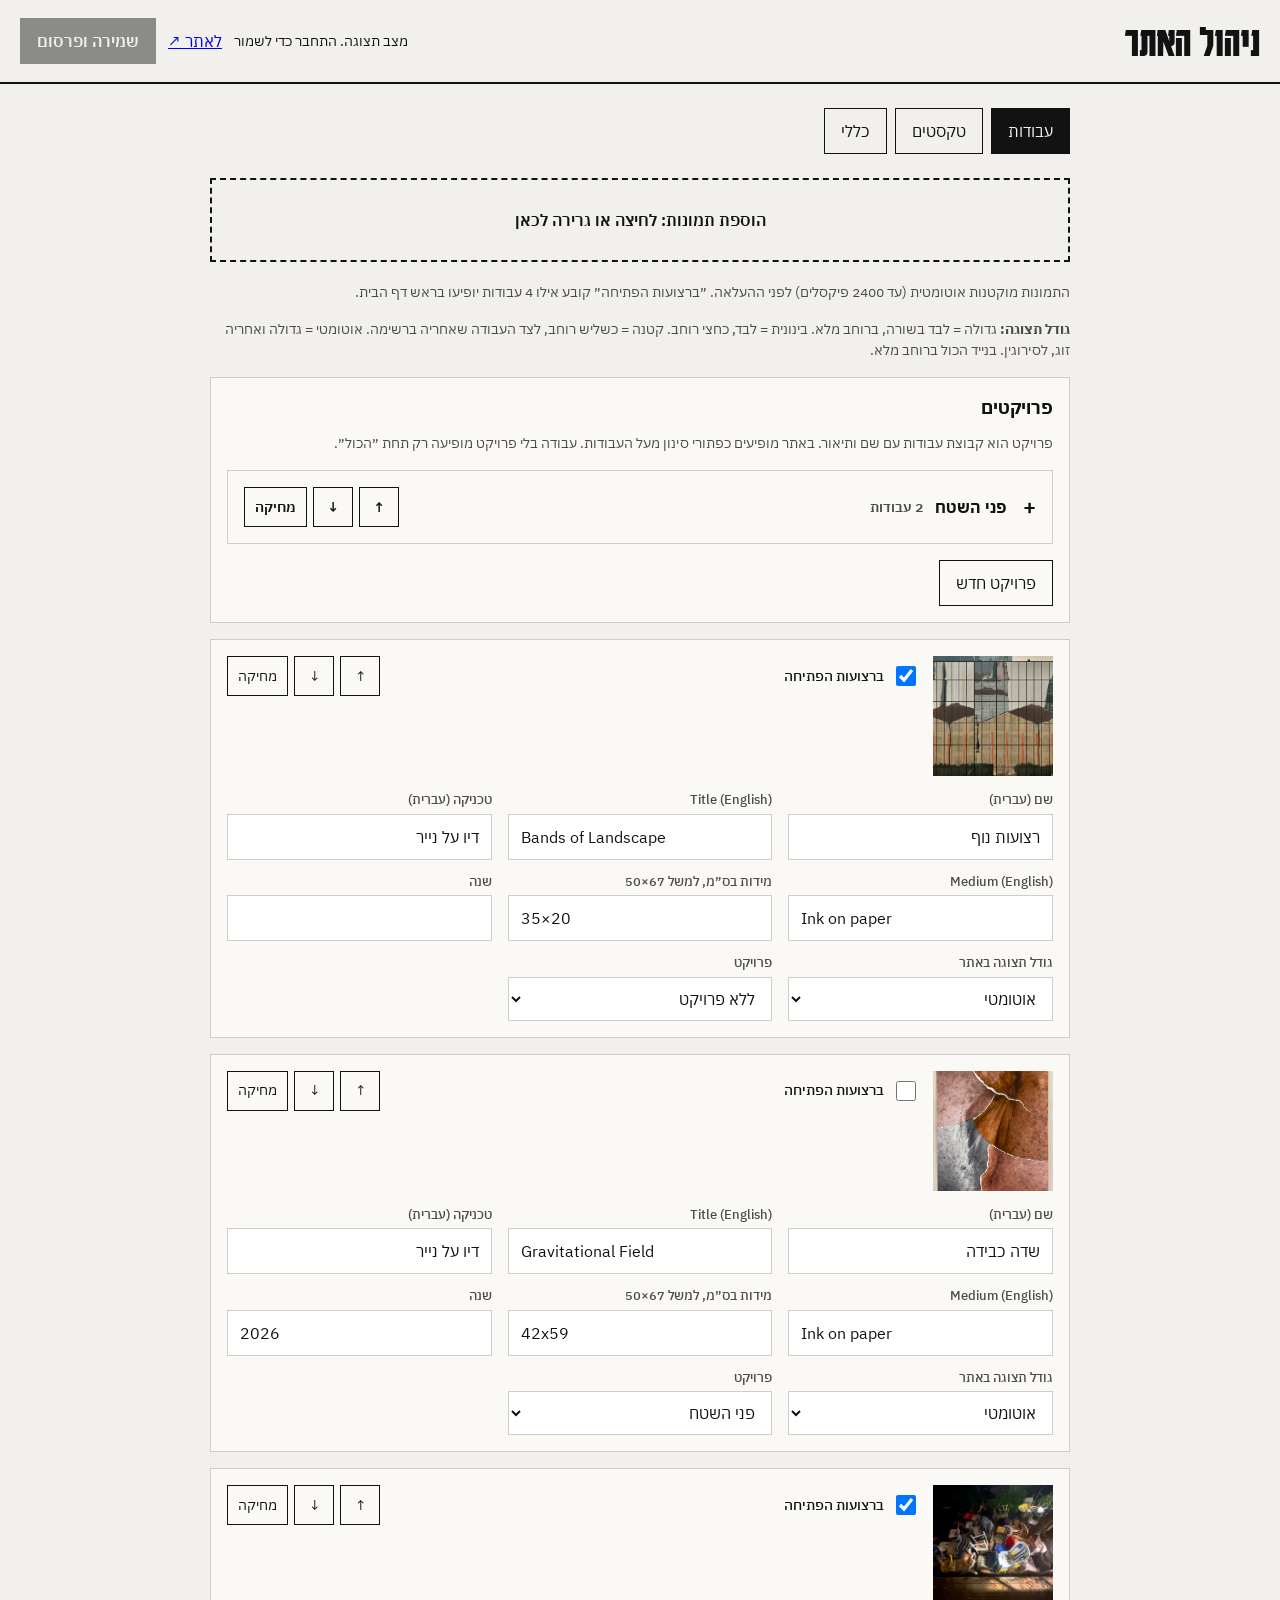
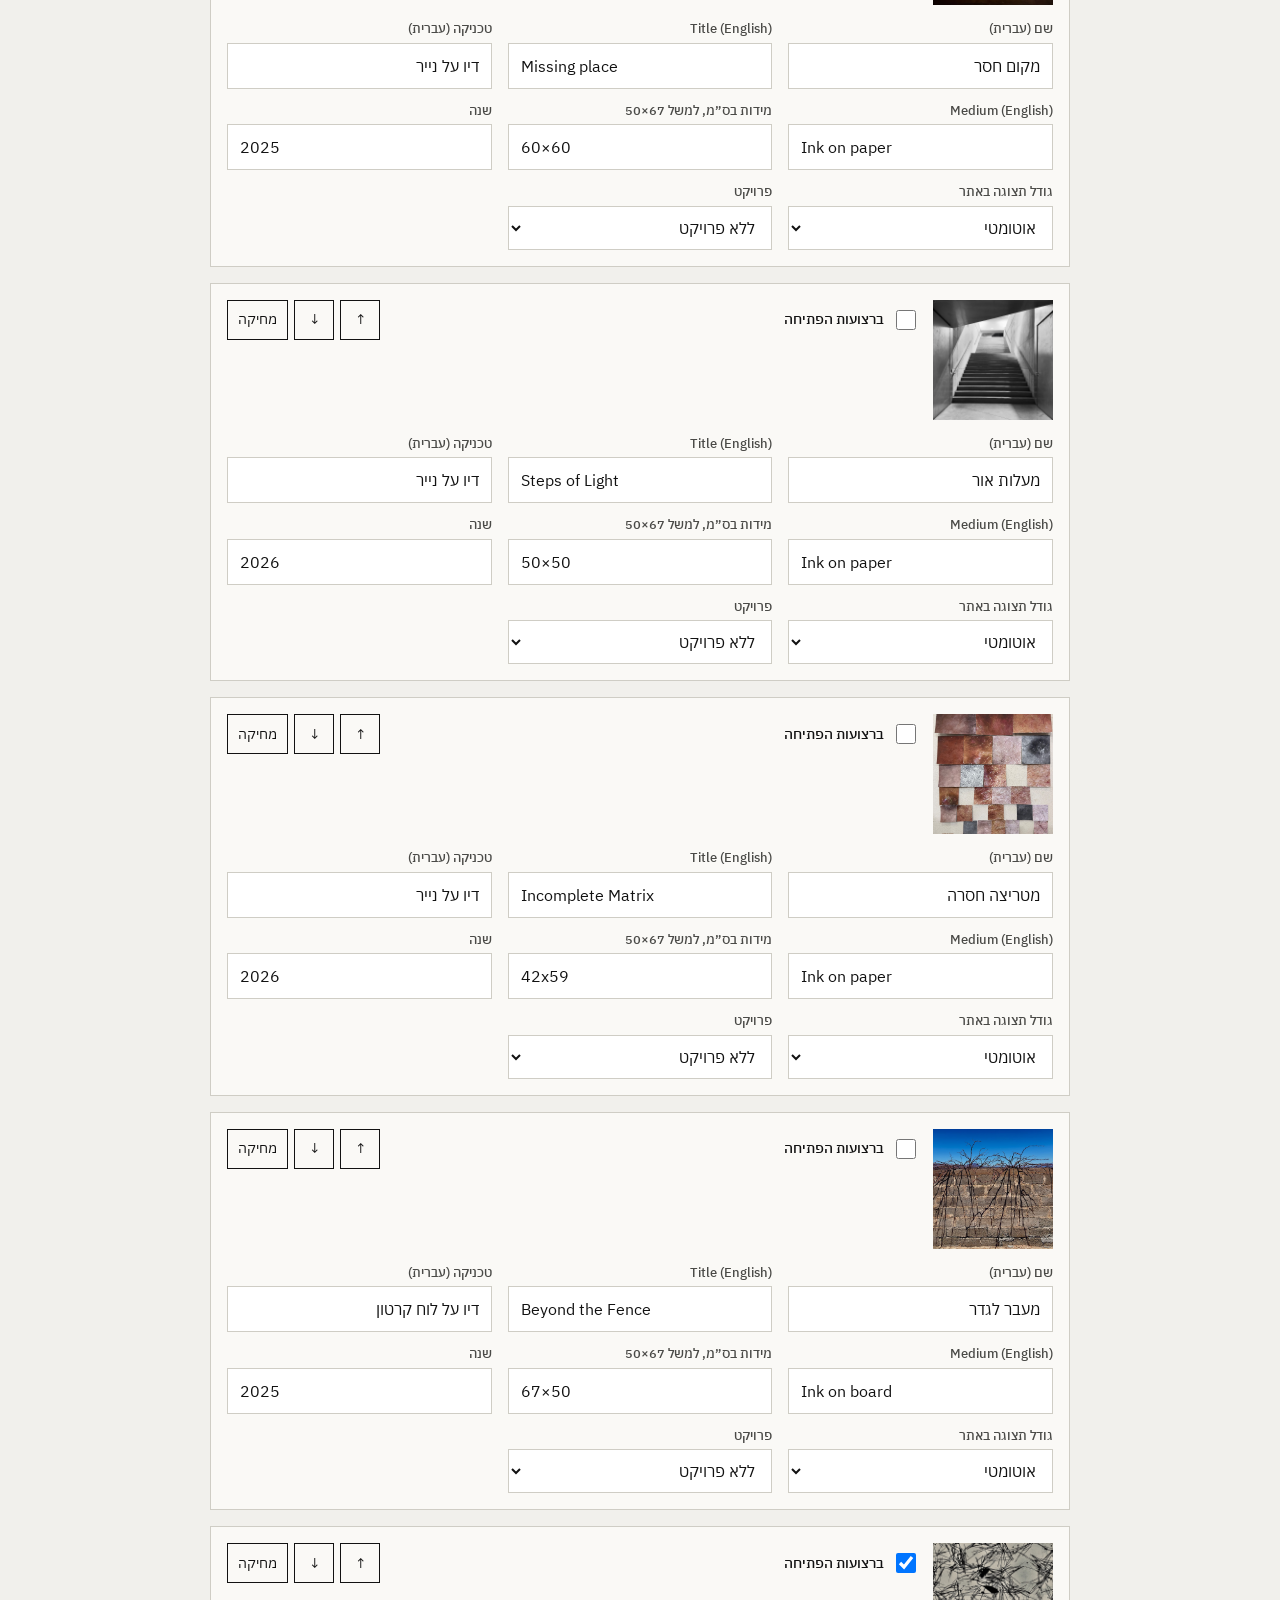
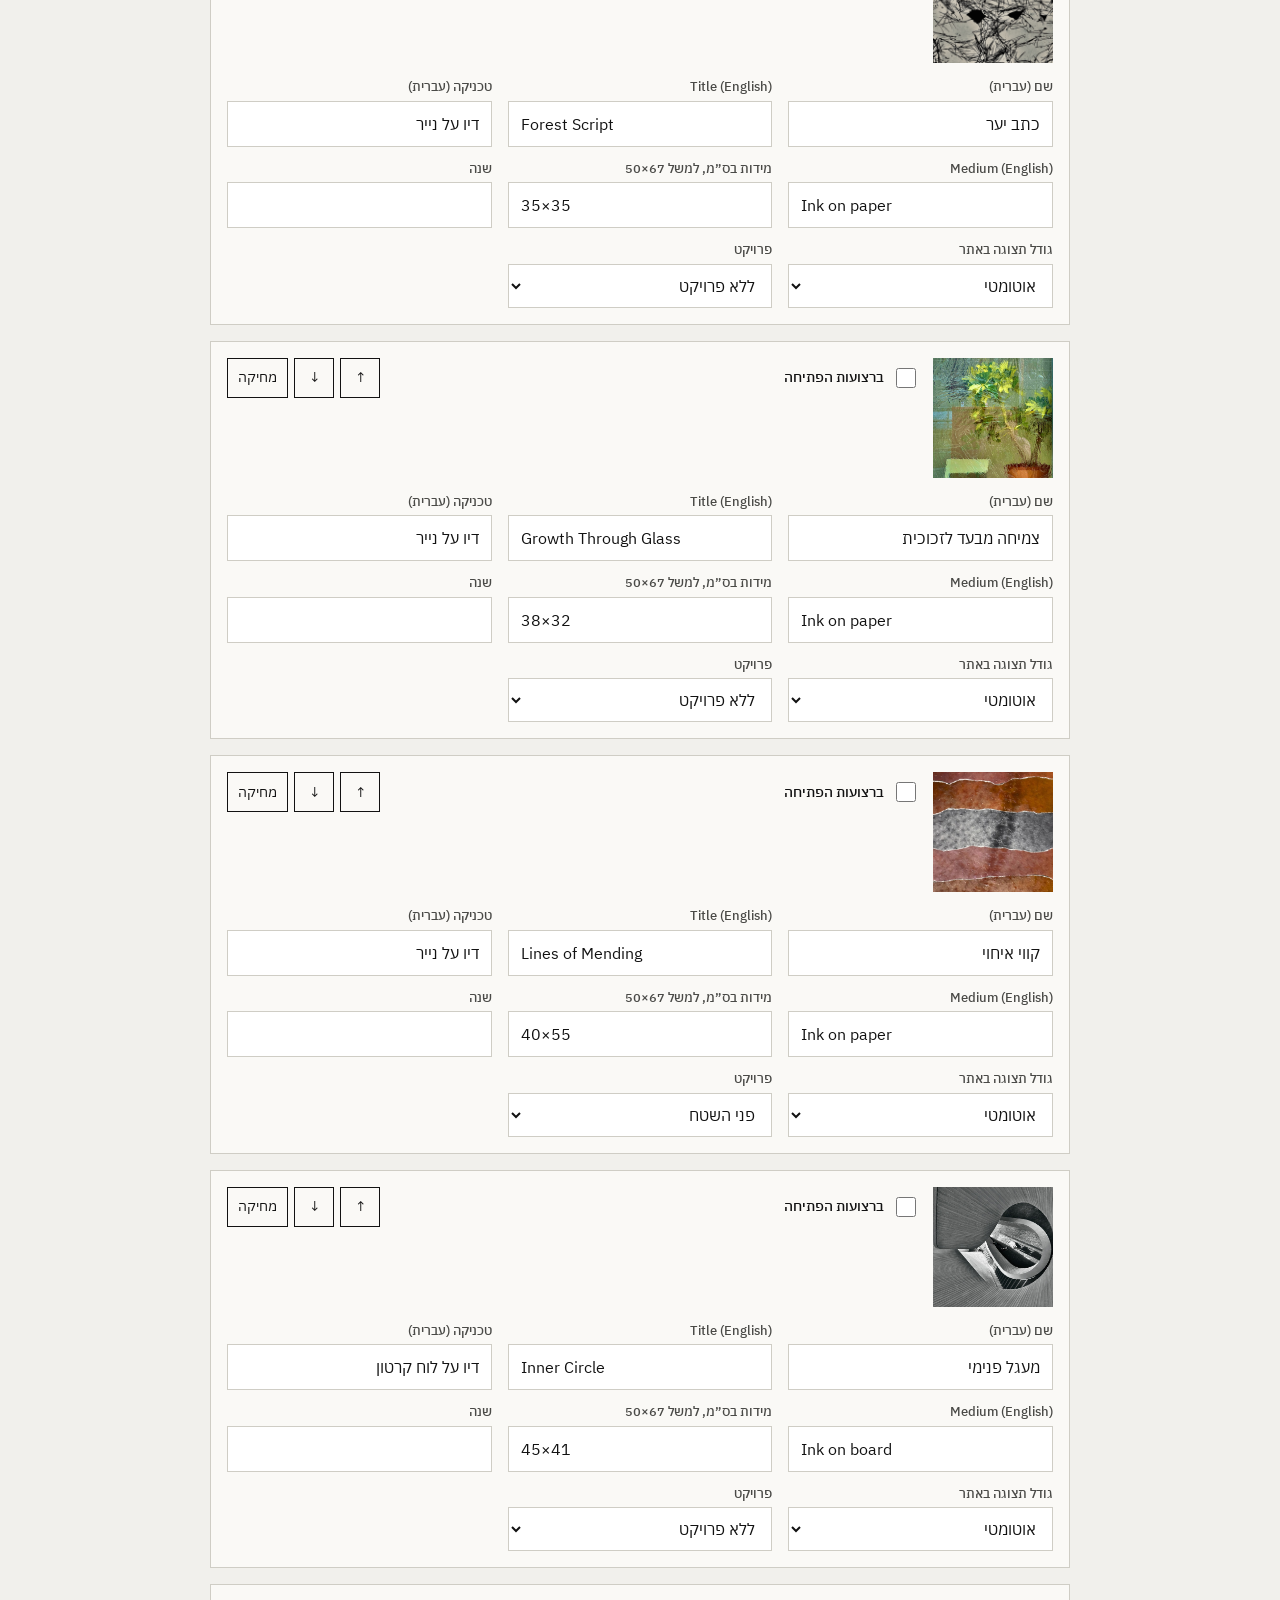
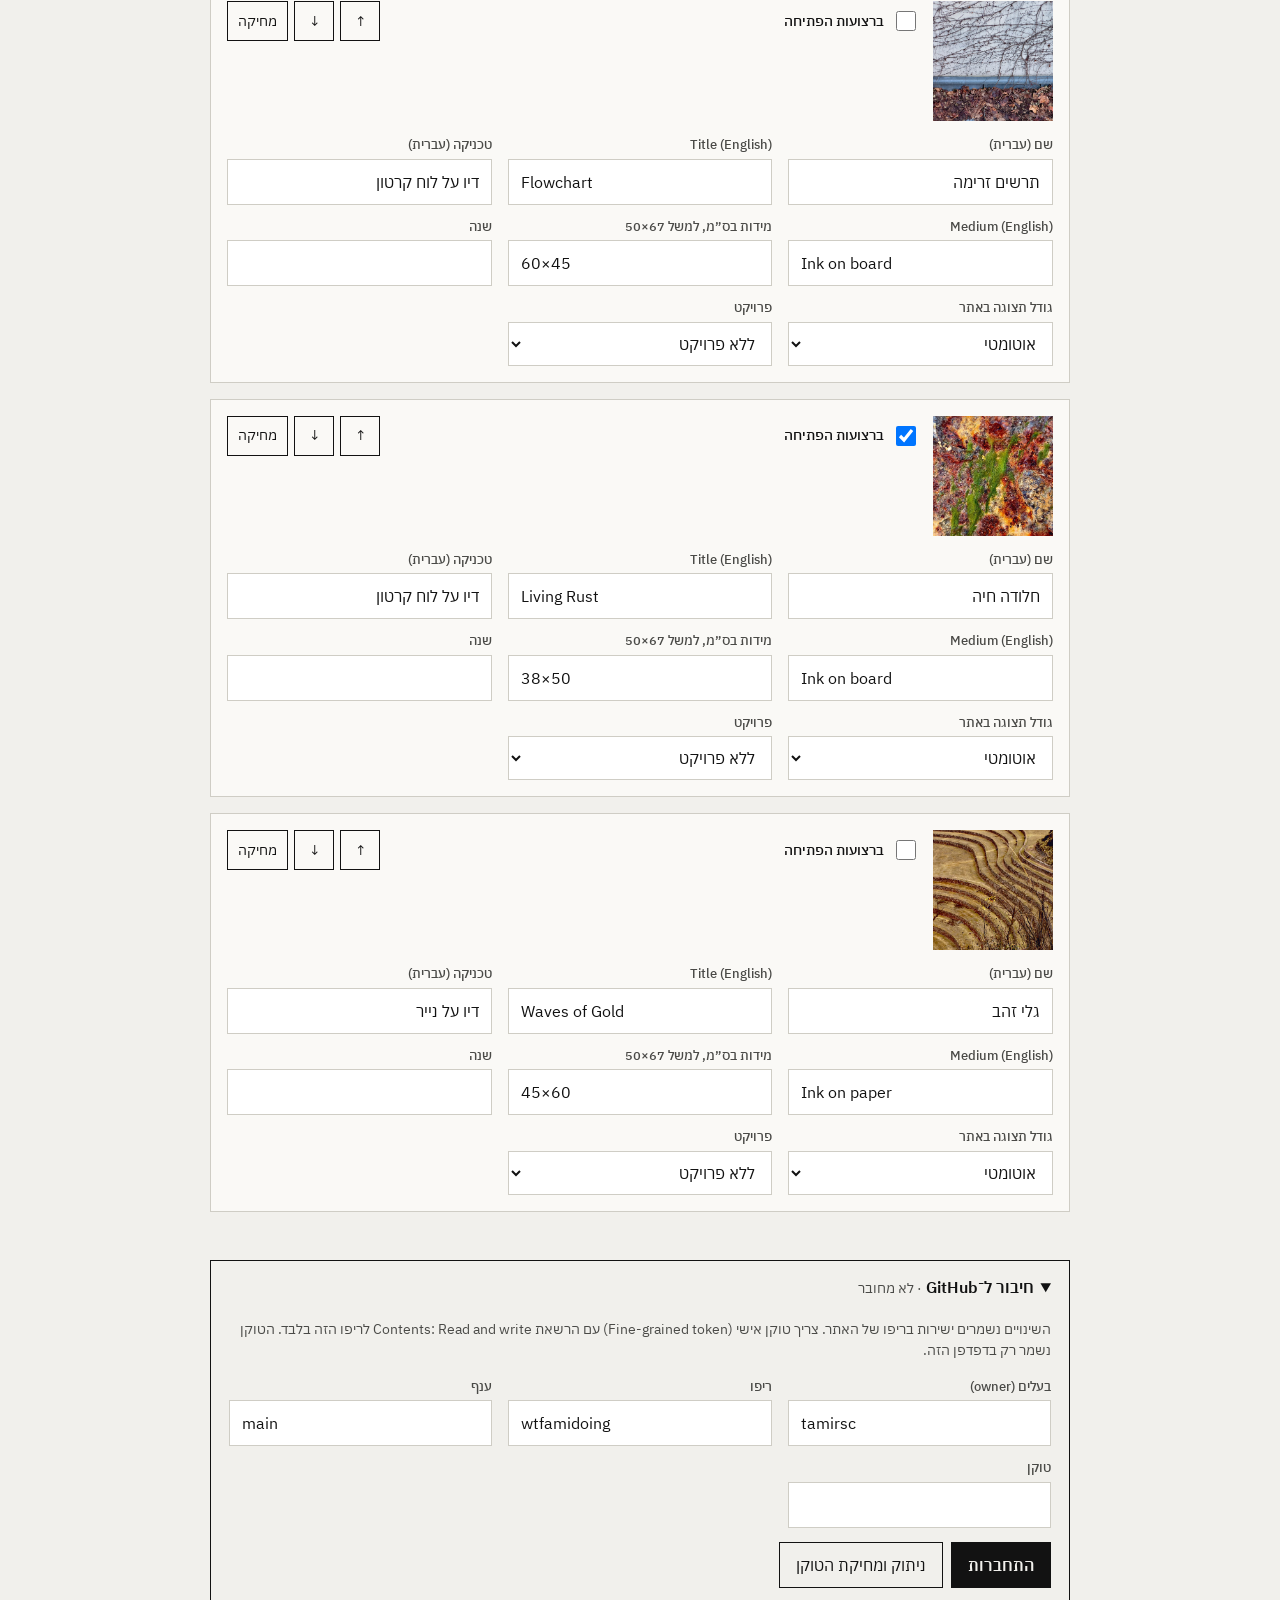
==== admin/index.html @ 82127b7d "Admin: add a short explanation of display sizes Co-Authored-By: Claude Fable 5.2 <noreply@anthropic." ====
<!doctype html>
<html lang="he" dir="rtl">
<head>
<meta charset="utf-8">
<meta name="viewport" content="width=device-width, initial-scale=1">
<meta name="robots" content="noindex, nofollow">
<title>ניהול האתר</title>
<link rel="stylesheet" href="https://fonts.googleapis.com/css2?family=Karantina:wght@700&family=IBM+Plex+Sans+Hebrew:wght@400;500;600&display=swap">
<style>
:root { --paper: #f1f0ec; --ink: #121212; --mute: #4a4a47; --accent: #b5441f; --line: #cfcdc5; }
* { box-sizing: border-box; }
body { margin: 0; background: var(--paper); color: var(--ink); font-family: 'IBM Plex Sans Hebrew', system-ui, sans-serif; font-size: 16px; line-height: 1.5; }
header { display: flex; justify-content: space-between; align-items: center; flex-wrap: wrap; gap: 12px; padding: 18px 20px; border-bottom: 2px solid var(--ink); position: sticky; top: 0; background: var(--paper); z-index: 5; }
h1 { margin: 0; font-family: 'Karantina', sans-serif; font-size: 44px; line-height: 1; }
main { max-width: 900px; margin: 0 auto; padding: 24px 20px 120px; }
button, input, textarea, select { font: inherit; color: inherit; }
button { cursor: pointer; background: none; border: 1.5px solid var(--ink); padding: 10px 16px; min-height: 44px; }
button:hover { background: var(--ink); color: var(--paper); }
button.primary { background: var(--ink); color: var(--paper); font-weight: 600; }
button.primary:hover { background: var(--accent); border-color: var(--accent); }
button.primary:disabled { opacity: .45; cursor: default; background: var(--ink); border-color: var(--ink); }
button.small { padding: 6px 10px; min-height: 40px; min-width: 40px; font-size: 14px; }
button.danger:hover { background: var(--accent); border-color: var(--accent); }
label { display: block; font-size: 13px; font-weight: 500; color: var(--mute); margin-bottom: 4px; }
input[type=text], input[type=password], input[type=date], textarea, select { width: 100%; padding: 10px 12px; border: 1.5px solid var(--line); background: #fff; border-radius: 0; }
input:focus, textarea:focus, select:focus { outline: 2px solid var(--accent); border-color: var(--accent); }
textarea { min-height: 150px; resize: vertical; line-height: 1.6; }
[dir=ltr] { text-align: left; }
.tabs { display: flex; gap: 8px; flex-wrap: wrap; margin-bottom: 24px; }
.tabs button[aria-selected=true] { background: var(--ink); color: var(--paper); }
.grid { display: grid; grid-template-columns: repeat(auto-fit, minmax(220px, 1fr)); gap: 12px 16px; }
.card { border: 1.5px solid var(--line); background: #faf9f6; padding: 16px; margin-bottom: 16px; }
.card-head { display: flex; gap: 14px; align-items: flex-start; margin-bottom: 14px; }
.card-head img { width: 120px; height: 120px; object-fit: cover; background: #ddd; flex: none; }
.card-tools { display: flex; gap: 6px; flex-wrap: wrap; align-items: center; margin-inline-start: auto; }
.check { display: flex; align-items: center; gap: 8px; font-size: 14px; color: var(--ink); min-height: 40px; }
.check input { width: 20px; height: 20px; }
.status { font-size: 14px; }
.status.err { color: #a12a12; font-weight: 600; }
.hint { font-size: 14px; color: var(--mute); margin: 0 0 16px; }
.connect { border: 1.5px solid var(--line); padding: 14px 18px; margin-top: 48px; }
.connect[open] { border-color: var(--ink); }
summary { cursor: pointer; font-weight: 600; min-height: 32px; }
.connect summary { margin-bottom: 0; }
.connect[open] summary { margin-bottom: 12px; }
#c-state { font-weight: 400; color: var(--mute); font-size: 14px; }
details.card > summary { display: flex; align-items: center; gap: 12px; list-style: none; }
details.card > summary::-webkit-details-marker { display: none; }
details.card > summary::before { content: '+'; font-size: 22px; line-height: 1; width: 18px; }
details.card[open] > summary::before { content: '−'; }
details.card[open] > summary { margin-bottom: 14px; }
.connect h2, section h2 { margin: 0 0 12px; font-size: 18px; }
.drop { display: block; border: 2px dashed var(--ink); padding: 28px; text-align: center; font-weight: 600; font-size: 16px; color: var(--ink); cursor: pointer; margin-bottom: 20px; }
.drop:hover, .drop.over { background: #e4e2da; }
.drop input { position: absolute; opacity: 0; width: 1px; height: 1px; }
.new { color: var(--accent); font-size: 13px; font-weight: 600; }
</style>
</head>
<body>
<header>
  <h1>ניהול האתר</h1>
  <div style="display:flex;gap:12px;align-items:center;flex-wrap:wrap">
    <span class="status" id="status" role="status"></span>
    <a href="../" target="_blank" rel="noopener">לאתר ↗</a>
    <button class="primary" id="save" disabled>שמירה ופרסום</button>
  </div>
</header>
<main>
  <div class="tabs" role="tablist">
    <button role="tab" data-tab="works" aria-selected="true">עבודות</button>
    <button role="tab" data-tab="texts" aria-selected="false">טקסטים</button>
    <button role="tab" data-tab="general" aria-selected="false">כללי</button>
  </div>
  <section id="panel"></section>
  <details class="connect" id="connect">
    <summary>חיבור ל־GitHub <span id="c-state"></span></summary>
    <p class="hint">השינויים נשמרים ישירות בריפו של האתר. צריך טוקן אישי (Fine-grained token) עם הרשאת Contents: Read and write לריפו הזה בלבד. הטוקן נשמר רק בדפדפן הזה.</p>
    <div class="grid">
      <div><label for="c-owner">בעלים (owner)</label><input type="text" id="c-owner" dir="ltr" autocomplete="off"></div>
      <div><label for="c-repo">ריפו</label><input type="text" id="c-repo" dir="ltr" autocomplete="off"></div>
      <div><label for="c-branch">ענף</label><input type="text" id="c-branch" dir="ltr" value="main" autocomplete="off"></div>
      <div><label for="c-token">טוקן</label><input type="password" id="c-token" dir="ltr" autocomplete="off"></div>
    </div>
    <p style="margin:14px 0 0;display:flex;gap:8px;flex-wrap:wrap"><button class="primary" id="c-go">התחברות</button><button id="c-out">ניתוק ומחיקת הטוקן</button></p>
  </details>
</main>

<script>
(() => {
  'use strict';
  const $ = (id) => document.getElementById(id);
  const esc = (s) => String(s ?? '').replace(/[&<>"']/g, (c) => ({ '&': '&amp;', '<': '&lt;', '>': '&gt;', '"': '&quot;', "'": '&#39;' }[c]));
  const FILE = 'content/site.json';
  const LS = 'site-admin';
  let cfg = {}; try { cfg = JSON.parse(localStorage.getItem(LS) || '{}'); } catch { cfg = {}; }
  let data = null, sha = null, tab = 'works', dirty = false, connected = false;
  const pending = new Map();   // repo path -> base64 content waiting to be uploaded
  const previews = new Map();  // repo path -> object URL for images not yet published
  const removed = new Set();   // repo paths to delete on save

  const status = (msg, err) => { $('status').textContent = msg || ''; $('status').className = 'status' + (err ? ' err' : ''); };
  const syncBox = (forceOpen) => { $('c-state').textContent = connected ? '· מחובר' : '· לא מחובר'; if (forceOpen !== undefined) $('connect').open = forceOpen; };
  const openProjects = new Set();
  const markDirty = () => { dirty = true; $('save').disabled = !connected; status(connected ? 'יש שינויים שלא נשמרו' : 'יש שינויים. התחבר כדי לשמור'); };

  /* ---------- GitHub ---------- */
  const b64encode = (str) => { const bytes = new TextEncoder().encode(str); let bin = ''; bytes.forEach((b) => { bin += String.fromCharCode(b); }); return btoa(bin); };
  const b64decode = (b64) => new TextDecoder().decode(Uint8Array.from(atob(b64.replace(/\s/g, '')), (c) => c.charCodeAt(0)));
  async function gh(path, opts = {}) {
    const url = `https://api.github.com/repos/${cfg.owner}/${cfg.repo}/contents/${path}` + (opts.method ? '' : `?ref=${encodeURIComponent(cfg.branch)}&t=${Date.now()}`);
    const res = await fetch(url, { ...opts, headers: { Accept: 'application/vnd.github+json', Authorization: `Bearer ${cfg.token}`, 'X-GitHub-Api-Version': '2022-11-28' } });
    if (!res.ok) { const e = new Error(`GitHub ${res.status}`); e.status = res.status; throw e; }
    return res.json();
  }
  const put = (path, content, message, fileSha) => gh(path, { method: 'PUT', body: JSON.stringify({ message, content, branch: cfg.branch, ...(fileSha ? { sha: fileSha } : {}) }) });

  async function connect() {
    cfg = { owner: $('c-owner').value.trim(), repo: $('c-repo').value.trim(), branch: $('c-branch').value.trim() || 'main', token: $('c-token').value.trim() };
    if (!cfg.owner || !cfg.repo || !cfg.token) { status('חסרים פרטי חיבור', true); return; }
    status('מתחבר…');
    try {
      const f = await gh(FILE);
      if (dirty && !confirm('יש שינויים שלא נשמרו. לטעון מחדש מהריפו ולאבד אותם?')) return;
      data = JSON.parse(b64decode(f.content)); data.projects ??= []; data.texts ??= []; sha = f.sha; connected = true; dirty = false;
      pending.clear(); removed.clear();
      localStorage.setItem(LS, JSON.stringify(cfg));
      status('מחובר'); $('save').disabled = true; syncBox(false); draw();
    } catch (e) {
      connected = false; syncBox(true);
      status(e.status === 401 ? 'הטוקן לא תקין או פג תוקף' : e.status === 404 ? 'הריפו או הקובץ לא נמצאו (או שלטוקן אין גישה)' : 'החיבור נכשל: ' + e.message, true);
    }
  }

  async function save() {
    if (!connected || !dirty) return;
    $('save').disabled = true;
    try {
      let n = 0;
      for (const [path, content] of pending) { n += 1; status(`מעלה תמונות ${n}/${pending.size}…`); await put(path, content, `Add ${path}`); pending.delete(path); }
      status('שומר תוכן…');
      const res = await put(FILE, b64encode(JSON.stringify(data, null, 2) + '\n'), 'Update site content', sha);
      sha = res.content.sha;
      for (const path of removed) {
        try { const f = await gh(path); await gh(path, { method: 'DELETE', body: JSON.stringify({ message: `Remove ${path}`, sha: f.sha, branch: cfg.branch }) }); } catch { /* already gone */ }
        removed.delete(path);
      }
      dirty = false; status('נשמר. האתר יתעדכן תוך דקה או שתיים.');
    } catch (e) {
      $('save').disabled = false;
      status(e.status === 409 ? 'הקובץ השתנה בינתיים בריפו. התחבר מחדש ונסה שוב.' : 'השמירה נכשלה: ' + e.message, true);
    }
  }

  /* ---------- images ---------- */
  async function resize(file, max, quality) {
    const bmp = await createImageBitmap(file, { imageOrientation: 'from-image' });
    const k = Math.min(1, max / Math.max(bmp.width, bmp.height));
    const w = Math.round(bmp.width * k), h = Math.round(bmp.height * k);
    const c = document.createElement('canvas'); c.width = w; c.height = h;
    c.getContext('2d').drawImage(bmp, 0, 0, w, h);
    const blob = await new Promise((r) => c.toBlob(r, 'image/jpeg', quality));
    const b64 = await new Promise((r) => { const fr = new FileReader(); fr.onload = () => r(fr.result.split(',')[1]); fr.readAsDataURL(blob); });
    return { b64, w, h, url: URL.createObjectURL(blob) };
  }
  async function addPhotos(files) {
    const list = [...files].filter((f) => f.type.startsWith('image/'));
    let n = 0;
    for (const f of list) {
      n += 1; status(`מעבד תמונה ${n}/${list.length}…`);
      try {
        const id = 'w' + Date.now().toString(36) + n;
        const full = await resize(f, 2400, 0.88), small = await resize(f, 1000, 0.8);
        const src = `photos/${id}.jpg`, thumb = `photos/${id}-s.jpg`;
        pending.set(src, full.b64); pending.set(thumb, small.b64); previews.set(thumb, small.url);
        const last = data.works[data.works.length - 1];
        data.works.unshift({ id, title: { he: '', en: '' }, medium: last ? { ...last.medium } : { he: '', en: '' }, size: '', src, thumb, w: full.w, h: full.h, hero: false });
      } catch { status(`לא הצלחתי לקרוא את ${f.name}`, true); }
    }
    markDirty(); draw();
  }

  /* ---------- editing ---------- */
  const getPath = (p) => p.split('.').reduce((o, k) => (o == null ? o : o[k]), data);
  function setPath(p, v) { const keys = p.split('.'); const last = keys.pop(); const o = keys.reduce((x, k) => (x[k] ??= {}), data); o[last] = v; }
  const field = (label, path, opts = {}) => {
    const v = getPath(path) ?? '', dir = opts.ltr ? ' dir="ltr"' : '', id = 'f-' + path.replace(/\./g, '-');
    const val = opts.paras ? (Array.isArray(v) ? v.join('\n\n') : v) : v;
    return `<div><label for="${id}">${label}</label>` + (opts.area
      ? `<textarea id="${id}" data-path="${path}"${opts.paras ? ' data-paras="1"' : ''}${dir}>${esc(val)}</textarea>`
      : `<input type="${opts.type || 'text'}" id="${id}" data-path="${path}"${dir} value="${esc(val)}">`) + '</div>';
  };
  const imgUrl = (p) => previews.get(p) || '../' + p;

  function draw() {
    document.querySelectorAll('[role=tab]').forEach((b) => b.setAttribute('aria-selected', String(b.dataset.tab === tab)));
    if (!data) { $('panel').innerHTML = '<p class="hint">טוען…</p>'; return; }
    if (tab === 'works') {
      $('panel').innerHTML = `<label class="drop" id="drop"><input type="file" id="files" accept="image/*" multiple>הוספת תמונות: לחיצה או גרירה לכאן</label>
        <p class="hint">התמונות מוקטנות אוטומטית (עד 2400 פיקסלים) לפני ההעלאה. ״ברצועות הפתיחה״ קובע אילו 4 עבודות יופיעו בראש דף הבית.</p><p class="hint"><strong>גודל תצוגה:</strong> גדולה = לבד בשורה, ברוחב מלא. בינונית = לבד, כחצי רוחב. קטנה = כשליש רוחב, לצד העבודה שאחריה ברשימה. אוטומטי = גדולה ואחריה זוג, לסירוגין. בנייד הכול ברוחב מלא.</p>` +
        `<div class="card"><h2>פרויקטים</h2><p class="hint">פרויקט הוא קבוצת עבודות עם שם ותיאור. באתר מופיעים כפתורי סינון מעל העבודות. עבודה בלי פרויקט מופיעה רק תחת ״הכול״.</p>` +
        data.projects.map((p, i) => `<details class="card" data-proj="${esc(p.id)}"${openProjects.has(p.id) ? ' open' : ''}><summary><strong>${esc(p.title.he || p.title.en || 'פרויקט ללא שם')}</strong><span class="hint" style="margin:0">${data.works.filter((w) => w.project === p.id).length} עבודות</span><div class="card-tools"><button class="small" data-act="p-up" data-i="${i}" aria-label="הזזה למעלה">↑</button><button class="small" data-act="p-down" data-i="${i}" aria-label="הזזה למטה">↓</button><button class="small danger" data-act="del-proj" data-i="${i}">מחיקה</button></div></summary>
          <div class="grid">${field('שם (עברית)', `projects.${i}.title.he`)}${field('Name (English)', `projects.${i}.title.en`, { ltr: 1 })}${field('תיאור (עברית)', `projects.${i}.description.he`, { area: 1 })}${field('Description (English)', `projects.${i}.description.en`, { area: 1, ltr: 1 })}</div></details>`).join('') +
        `<button data-act="add-proj">פרויקט חדש</button></div>` +
        data.works.map((w, i) => `<div class="card"><div class="card-head"><img src="${esc(imgUrl(w.thumb || w.src))}" alt="">
          <div>${pending.has(w.src) ? '<span class="new">חדש · טרם פורסם</span>' : ''}<label class="check"><input type="checkbox" data-path="works.${i}.hero"${w.hero ? ' checked' : ''}> ברצועות הפתיחה</label></div>
          <div class="card-tools"><button class="small" data-act="up" data-i="${i}" aria-label="הזזה למעלה">↑</button><button class="small" data-act="down" data-i="${i}" aria-label="הזזה למטה">↓</button><button class="small danger" data-act="del-work" data-i="${i}">מחיקה</button></div></div>
          <div class="grid">${field('שם (עברית)', `works.${i}.title.he`)}${field('Title (English)', `works.${i}.title.en`, { ltr: 1 })}${field('טכניקה (עברית)', `works.${i}.medium.he`)}${field('Medium (English)', `works.${i}.medium.en`, { ltr: 1 })}${field('מידות בס״מ, למשל 67×50', `works.${i}.size`, { ltr: 1 })}${field('שנה', `works.${i}.year`, { ltr: 1 })}<div><label for="f-disp-${i}">גודל תצוגה באתר</label><select id="f-disp-${i}" data-path="works.${i}.display">${[['', 'אוטומטי'], ['large', 'גדולה: לבד בשורה'], ['medium', 'בינונית'], ['small', 'קטנה: לצד עבודה נוספת']].map(([v, l]) => `<option value="${v}"${(w.display || '') === v ? ' selected' : ''}>${l}</option>`).join('')}</select></div><div><label for="f-proj-${i}">פרויקט</label><select id="f-proj-${i}" data-path="works.${i}.project"><option value="">ללא פרויקט</option>${data.projects.map((p) => `<option value="${esc(p.id)}"${p.id === w.project ? ' selected' : ''}>${esc(p.title.he || p.title.en || p.id)}</option>`).join('')}</select></div></div></div>`).join('');
      $('files').onchange = (e) => addPhotos(e.target.files);
      const d = $('drop');
      d.ondragover = (e) => { e.preventDefault(); d.classList.add('over'); };
      d.ondragleave = () => d.classList.remove('over');
      d.ondrop = (e) => { e.preventDefault(); d.classList.remove('over'); addPhotos(e.dataTransfer.files); };
    } else if (tab === 'texts') {
      const opts = (sel) => '<option value="">ללא תמונה</option>' + data.works.map((w) => `<option value="${esc(w.id)}"${w.id === sel ? ' selected' : ''}>${esc(w.title.he || w.title.en || w.id)}</option>`).join('');
      $('panel').innerHTML = `<p><button class="primary" data-act="add-text">טקסט חדש</button></p><p class="hint">שורה ריקה בין פסקאות. אפשר למלא רק עברית; האנגלית תציג את העברית עד שתתורגם.</p>` +
        (data.texts.length ? '' : '<p class="hint">עדיין אין טקסטים.</p>') +
        data.texts.map((x, i) => `<div class="card"><div class="card-head"><strong>${esc(x.title.he || x.title.en || 'טקסט ללא שם')}</strong>
          <div class="card-tools"><button class="small" data-act="t-up" data-i="${i}" aria-label="הזזה למעלה">↑</button><button class="small" data-act="t-down" data-i="${i}" aria-label="הזזה למטה">↓</button><button class="small danger" data-act="del-text" data-i="${i}">מחיקה</button></div></div>
          <div class="grid">${field('כותרת (עברית)', `texts.${i}.title.he`)}${field('Title (English)', `texts.${i}.title.en`, { ltr: 1 })}${field('תאריך', `texts.${i}.date`, { type: 'date', ltr: 1 })}
          <div><label for="f-img-${i}">תמונה מלווה</label><select id="f-img-${i}" data-path="texts.${i}.image">${opts(x.image)}</select></div></div>
          <div class="grid" style="margin-top:12px">${field('הטקסט (עברית)', `texts.${i}.body.he`, { area: 1 })}${field('Text (English)', `texts.${i}.body.en`, { area: 1, ltr: 1 })}</div></div>`).join('');
    } else {
      $('panel').innerHTML = `<div class="card"><h2>פתיחה</h2><div class="grid">${field('משפט פתיחה (עברית)', 'tagline.he')}${field('Tagline (English)', 'tagline.en', { ltr: 1 })}${field('ציטוט מודגש (עברית)', 'quote.he')}${field('Pull quote (English)', 'quote.en', { ltr: 1 })}</div></div>
        <div class="card"><h2>אודות</h2><div class="grid">${field('אודות (עברית)', 'about.he', { area: 1, paras: 1 })}${field('About (English)', 'about.en', { area: 1, paras: 1, ltr: 1 })}</div></div>
        <div class="card"><h2>קשר</h2><div class="grid">${field('אימייל', 'contact.email', { ltr: 1 })}${field('אינסטגרם (קישור)', 'contact.instagram', { ltr: 1 })}${field('קישור לרכישה', 'contact.shop', { ltr: 1 })}${field('קישור ל־1x', 'contact.onex', { ltr: 1 })}</div></div>`;
    }
  }

  $('panel').addEventListener('input', (e) => {
    const el = e.target; if (!el.dataset.path) return;
    const v = el.type === 'checkbox' ? el.checked : el.dataset.paras ? el.value.split(/\n\s*\n/).map((p) => p.trim()).filter(Boolean) : el.value;
    setPath(el.dataset.path, v); markDirty();
  });
  $('panel').addEventListener('toggle', (e) => { const id = e.target.dataset && e.target.dataset.proj; if (id) { if (e.target.open) openProjects.add(id); else openProjects.delete(id); } }, true);
  $('panel').addEventListener('click', (e) => {
    const b = e.target.closest('[data-act]'); if (!b) return;
    const i = Number(b.dataset.i), act = b.dataset.act;
    const move = (arr, d) => { const j = i + d; if (j < 0 || j >= arr.length) return; [arr[i], arr[j]] = [arr[j], arr[i]]; };
    if (act === 'up') move(data.works, -1);
    else if (act === 'down') move(data.works, 1);
    else if (act === 't-up') move(data.texts, -1);
    else if (act === 't-down') move(data.texts, 1);
    else if (act === 'p-up') move(data.projects, -1);
    else if (act === 'p-down') move(data.projects, 1);
    else if (act === 'add-proj') { const id = 'p' + Date.now().toString(36); openProjects.add(id); data.projects.push({ id, title: { he: '', en: '' }, description: { he: '', en: '' } }); }
    else if (act === 'del-proj') {
      const p = data.projects[i];
      if (!confirm(`למחוק את הפרויקט "${p.title.he || p.title.en || ''}"? העבודות עצמן לא יימחקו.`)) return;
      data.works.forEach((w) => { if (w.project === p.id) w.project = ''; });
      data.projects.splice(i, 1);
    }
    else if (act === 'del-work') {
      const w = data.works[i];
      if (!confirm(`למחוק את "${w.title.he || w.title.en || 'העבודה'}"?`)) return;
      [w.src, w.thumb].filter(Boolean).forEach((p) => { if (pending.has(p)) pending.delete(p); else removed.add(p); });
      data.works.splice(i, 1);
    } else if (act === 'del-text') {
      if (!confirm('למחוק את הטקסט?')) return;
      data.texts.splice(i, 1);
    } else if (act === 'add-text') {
      data.texts.unshift({ id: 't' + Date.now().toString(36), title: { he: '', en: '' }, date: new Date().toISOString().slice(0, 10), image: '', body: { he: '', en: '' } });
    }
    markDirty(); draw();
  });
  document.querySelectorAll('[role=tab]').forEach((b) => { b.onclick = () => { tab = b.dataset.tab; draw(); }; });
  $('save').onclick = save;
  $('c-go').onclick = connect;
  $('c-out').onclick = () => { localStorage.removeItem(LS); cfg = {}; connected = false; $('c-token').value = ''; $('save').disabled = true; syncBox(true); status('נותקת. הטוקן נמחק מהדפדפן.'); };
  window.addEventListener('beforeunload', (e) => { if (dirty) e.preventDefault(); });

  /* ---------- start ---------- */
  const guess = { owner: 'tamirsc', repo: 'wtfamidoing' };
  $('c-owner').value = cfg.owner || guess.owner || '';
  $('c-repo').value = cfg.repo || guess.repo || '';
  $('c-branch').value = cfg.branch || 'main';
  $('c-token').value = cfg.token || '';
  syncBox(!cfg.token);
  if (cfg.token) connect();
  else fetch('../' + FILE, { cache: 'no-cache' }).then((r) => r.json()).then((d) => { data = d; data.texts ??= []; data.projects ??= []; draw(); status('מצב תצוגה. התחבר כדי לשמור'); }).catch(() => status('לא הצלחתי לטעון את התוכן', true));
})();
</script>
</body>
</html>
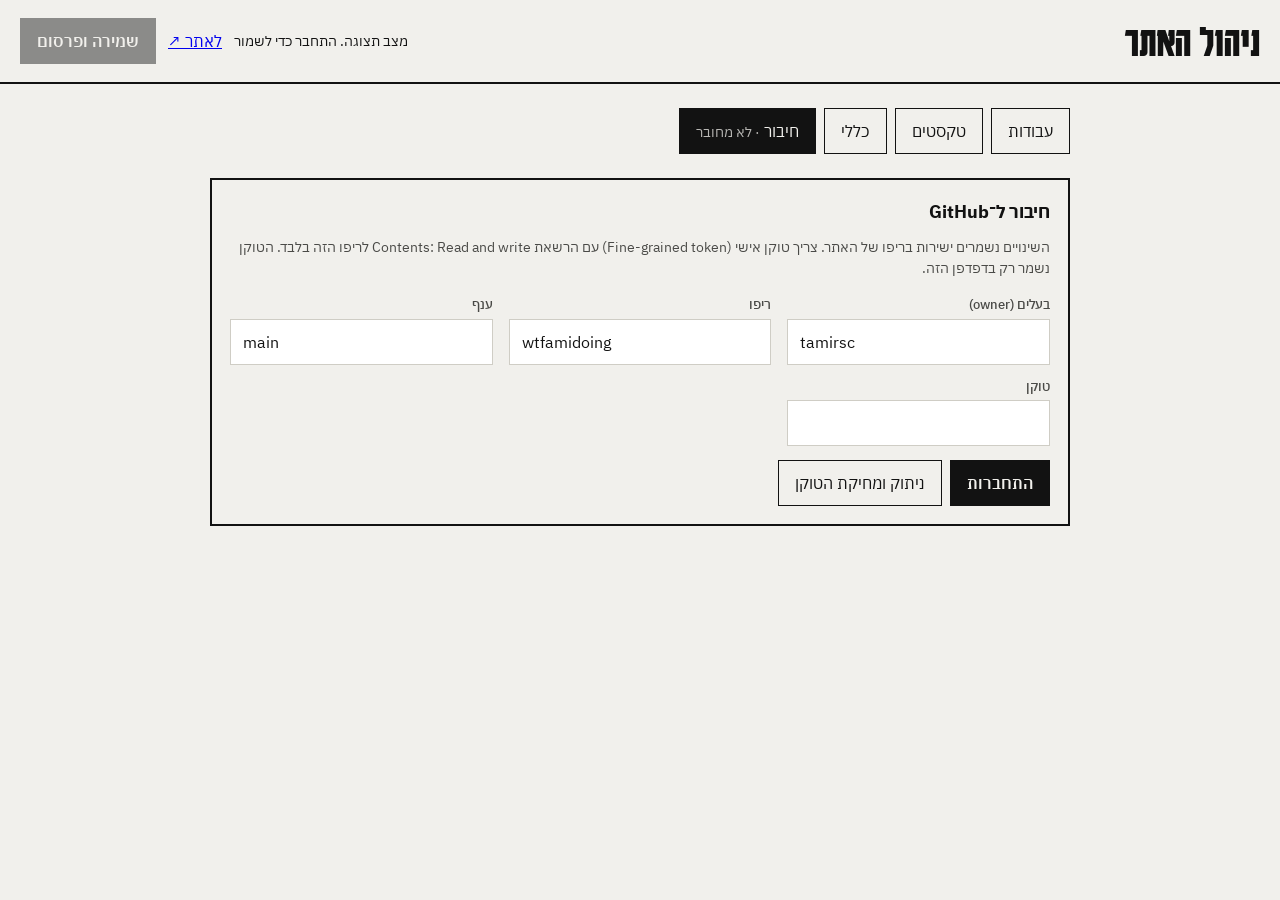
==== commit 4d646bd7: "Admin: move the GitHub connection into its own tab Co-Authored-By: Claude Fable 5.2 <noreply@anthrop" ====
--- a/admin/index.html
+++ b/admin/index.html
@@ -38,12 +38,12 @@
 .status { font-size: 14px; }
 .status.err { color: #a12a12; font-weight: 600; }
 .hint { font-size: 14px; color: var(--mute); margin: 0 0 16px; }
-.connect { border: 1.5px solid var(--line); padding: 14px 18px; margin-top: 48px; }
-.connect[open] { border-color: var(--ink); }
+.connect { border: 2px solid var(--ink); padding: 18px; }
+.connect[hidden] { display: none; }
 summary { cursor: pointer; font-weight: 600; min-height: 32px; }
 .connect summary { margin-bottom: 0; }
 .connect[open] summary { margin-bottom: 12px; }
-#c-state { font-weight: 400; color: var(--mute); font-size: 14px; }
+#c-state { font-weight: 400; font-size: 14px; opacity: .75; }
 details.card > summary { display: flex; align-items: center; gap: 12px; list-style: none; }
 details.card > summary::-webkit-details-marker { display: none; }
 details.card > summary::before { content: '+'; font-size: 22px; line-height: 1; width: 18px; }
@@ -70,10 +70,11 @@
     <button role="tab" data-tab="works" aria-selected="true">עבודות</button>
     <button role="tab" data-tab="texts" aria-selected="false">טקסטים</button>
     <button role="tab" data-tab="general" aria-selected="false">כללי</button>
+    <button role="tab" data-tab="connect" aria-selected="false">חיבור <span id="c-state"></span></button>
   </div>
   <section id="panel"></section>
-  <details class="connect" id="connect">
-    <summary>חיבור ל־GitHub <span id="c-state"></span></summary>
+  <div class="connect" id="connect" hidden>
+    <h2>חיבור ל־GitHub</h2>
     <p class="hint">השינויים נשמרים ישירות בריפו של האתר. צריך טוקן אישי (Fine-grained token) עם הרשאת Contents: Read and write לריפו הזה בלבד. הטוקן נשמר רק בדפדפן הזה.</p>
     <div class="grid">
       <div><label for="c-owner">בעלים (owner)</label><input type="text" id="c-owner" dir="ltr" autocomplete="off"></div>
@@ -82,7 +83,7 @@
       <div><label for="c-token">טוקן</label><input type="password" id="c-token" dir="ltr" autocomplete="off"></div>
     </div>
     <p style="margin:14px 0 0;display:flex;gap:8px;flex-wrap:wrap"><button class="primary" id="c-go">התחברות</button><button id="c-out">ניתוק ומחיקת הטוקן</button></p>
-  </details>
+  </div>
 </main>
 
 <script>
@@ -99,7 +100,7 @@
   const removed = new Set();   // repo paths to delete on save
 
   const status = (msg, err) => { $('status').textContent = msg || ''; $('status').className = 'status' + (err ? ' err' : ''); };
-  const syncBox = (forceOpen) => { $('c-state').textContent = connected ? '· מחובר' : '· לא מחובר'; if (forceOpen !== undefined) $('connect').open = forceOpen; };
+  const syncBox = (show) => { $('c-state').textContent = connected ? '· מחובר' : '· לא מחובר'; if (show === true) tab = 'connect'; else if (show === false && tab === 'connect') tab = 'works'; };
   const openProjects = new Set();
   const markDirty = () => { dirty = true; $('save').disabled = !connected; status(connected ? 'יש שינויים שלא נשמרו' : 'יש שינויים. התחבר כדי לשמור'); };
 
@@ -126,7 +127,7 @@
       localStorage.setItem(LS, JSON.stringify(cfg));
       status('מחובר'); $('save').disabled = true; syncBox(false); draw();
     } catch (e) {
-      connected = false; syncBox(true);
+      connected = false; syncBox(true); draw();
       status(e.status === 401 ? 'הטוקן לא תקין או פג תוקף' : e.status === 404 ? 'הריפו או הקובץ לא נמצאו (או שלטוקן אין גישה)' : 'החיבור נכשל: ' + e.message, true);
     }
   }
@@ -193,6 +194,9 @@
 
   function draw() {
     document.querySelectorAll('[role=tab]').forEach((b) => b.setAttribute('aria-selected', String(b.dataset.tab === tab)));
+    $('connect').hidden = tab !== 'connect';
+    $('panel').hidden = tab === 'connect';
+    if (tab === 'connect') return;
     if (!data) { $('panel').innerHTML = '<p class="hint">טוען…</p>'; return; }
     if (tab === 'works') {
       $('panel').innerHTML = `<label class="drop" id="drop"><input type="file" id="files" accept="image/*" multiple>הוספת תמונות: לחיצה או גרירה לכאן</label>
@@ -265,7 +269,7 @@
   document.querySelectorAll('[role=tab]').forEach((b) => { b.onclick = () => { tab = b.dataset.tab; draw(); }; });
   $('save').onclick = save;
   $('c-go').onclick = connect;
-  $('c-out').onclick = () => { localStorage.removeItem(LS); cfg = {}; connected = false; $('c-token').value = ''; $('save').disabled = true; syncBox(true); status('נותקת. הטוקן נמחק מהדפדפן.'); };
+  $('c-out').onclick = () => { localStorage.removeItem(LS); cfg = {}; connected = false; $('c-token').value = ''; $('save').disabled = true; syncBox(true); draw(); status('נותקת. הטוקן נמחק מהדפדפן.'); };
   window.addEventListener('beforeunload', (e) => { if (dirty) e.preventDefault(); });
 
   /* ---------- start ---------- */
@@ -274,7 +278,7 @@
   $('c-repo').value = cfg.repo || guess.repo || '';
   $('c-branch').value = cfg.branch || 'main';
   $('c-token').value = cfg.token || '';
-  syncBox(!cfg.token);
+  syncBox(!cfg.token); draw();
   if (cfg.token) connect();
   else fetch('../' + FILE, { cache: 'no-cache' }).then((r) => r.json()).then((d) => { data = d; data.texts ??= []; data.projects ??= []; draw(); status('מצב תצוגה. התחבר כדי לשמור'); }).catch(() => status('לא הצלחתי לטעון את התוכן', true));
 })();
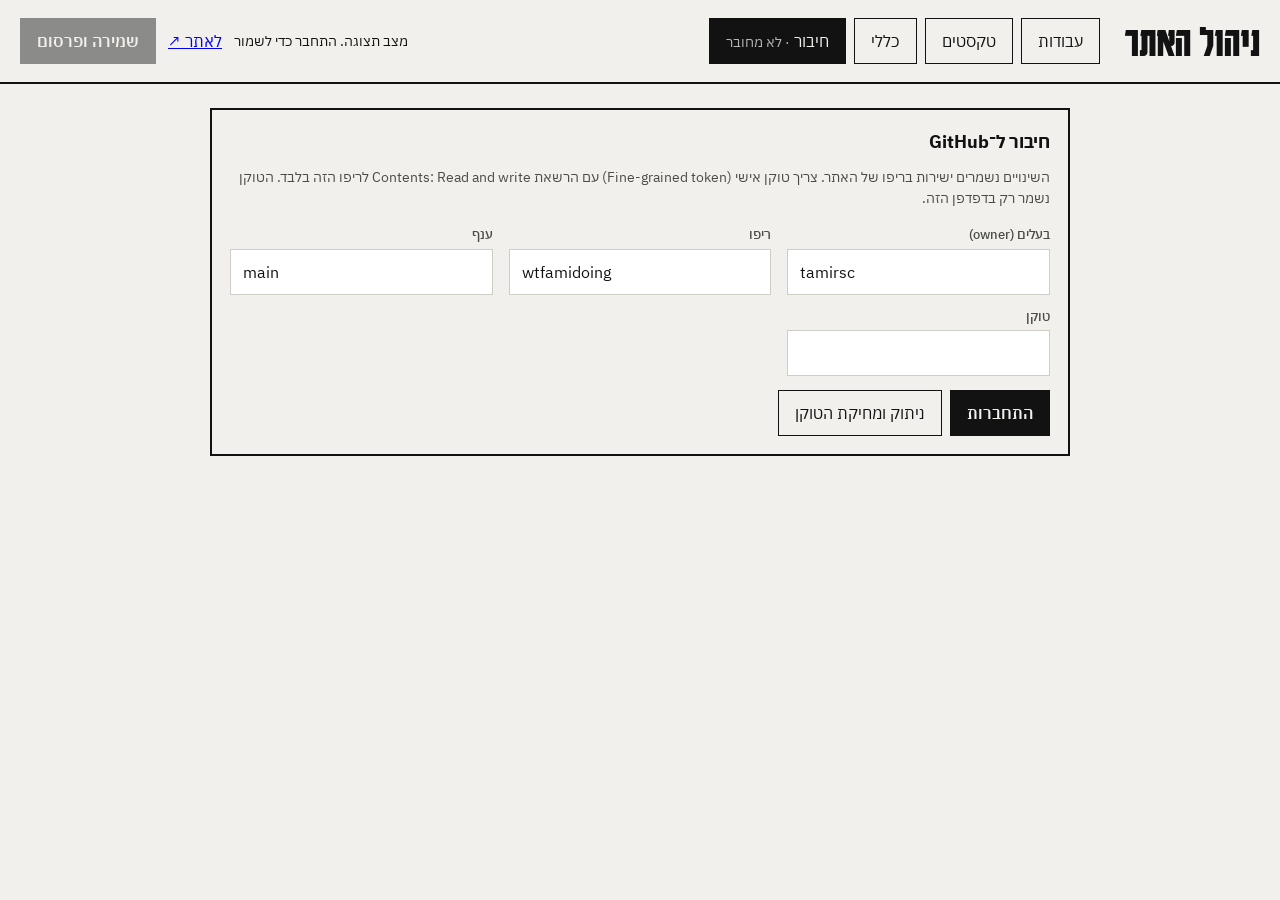
==== commit e7c03e87: "Admin: keep the tabs in the fixed header Co-Authored-By: Claude Fable 5.2 <noreply@anthropic.com> Cl" ====
--- a/admin/index.html
+++ b/admin/index.html
@@ -10,7 +10,7 @@
 :root { --paper: #f1f0ec; --ink: #121212; --mute: #4a4a47; --accent: #b5441f; --line: #cfcdc5; }
 * { box-sizing: border-box; }
 body { margin: 0; background: var(--paper); color: var(--ink); font-family: 'IBM Plex Sans Hebrew', system-ui, sans-serif; font-size: 16px; line-height: 1.5; }
-header { display: flex; justify-content: space-between; align-items: center; flex-wrap: wrap; gap: 12px; padding: 18px 20px; border-bottom: 2px solid var(--ink); position: sticky; top: 0; background: var(--paper); z-index: 5; }
+header { display: flex; justify-content: space-between; align-items: center; flex-wrap: wrap; gap: 10px 24px; padding: 18px 20px; border-bottom: 2px solid var(--ink); position: sticky; top: 0; background: var(--paper); z-index: 5; }
 h1 { margin: 0; font-family: 'Karantina', sans-serif; font-size: 44px; line-height: 1; }
 main { max-width: 900px; margin: 0 auto; padding: 24px 20px 120px; }
 button, input, textarea, select { font: inherit; color: inherit; }
@@ -26,7 +26,7 @@
 input:focus, textarea:focus, select:focus { outline: 2px solid var(--accent); border-color: var(--accent); }
 textarea { min-height: 150px; resize: vertical; line-height: 1.6; }
 [dir=ltr] { text-align: left; }
-.tabs { display: flex; gap: 8px; flex-wrap: wrap; margin-bottom: 24px; }
+.tabs { display: flex; gap: 8px; flex-wrap: wrap; margin-inline-end: auto; }
 .tabs button[aria-selected=true] { background: var(--ink); color: var(--paper); }
 .grid { display: grid; grid-template-columns: repeat(auto-fit, minmax(220px, 1fr)); gap: 12px 16px; }
 .card { border: 1.5px solid var(--line); background: #faf9f6; padding: 16px; margin-bottom: 16px; }
@@ -54,11 +54,29 @@
 .drop:hover, .drop.over { background: #e4e2da; }
 .drop input { position: absolute; opacity: 0; width: 1px; height: 1px; }
 .new { color: var(--accent); font-size: 13px; font-weight: 600; }
+@media (max-width: 640px) {
+  header { padding: 8px 12px; gap: 6px 10px; }
+  h1 { display: none; }
+  .tabs { width: 100%; gap: 6px; }
+  .tabs button { flex: 1; padding: 8px 6px; font-size: 15px; white-space: nowrap; }
+  #c-state { display: none; }
+  [data-tab=connect]::after { content: ''; display: inline-block; width: 9px; height: 9px; border-radius: 50%; background: #b3261e; margin-inline-start: 6px; }
+  [data-tab=connect].on::after { background: #2e7d32; }
+  header > div:last-child { width: 100%; gap: 10px !important; }
+  header .status { flex: 1; font-size: 13px; }
+  #save { padding: 8px 14px; }
+}
 </style>
 </head>
 <body>
 <header>
   <h1>ניהול האתר</h1>
+  <div class="tabs" role="tablist">
+    <button role="tab" data-tab="works" aria-selected="true">עבודות</button>
+    <button role="tab" data-tab="texts" aria-selected="false">טקסטים</button>
+    <button role="tab" data-tab="general" aria-selected="false">כללי</button>
+    <button role="tab" data-tab="connect" aria-selected="false">חיבור <span id="c-state"></span></button>
+  </div>
   <div style="display:flex;gap:12px;align-items:center;flex-wrap:wrap">
     <span class="status" id="status" role="status"></span>
     <a href="../" target="_blank" rel="noopener">לאתר ↗</a>
@@ -66,12 +84,6 @@
   </div>
 </header>
 <main>
-  <div class="tabs" role="tablist">
-    <button role="tab" data-tab="works" aria-selected="true">עבודות</button>
-    <button role="tab" data-tab="texts" aria-selected="false">טקסטים</button>
-    <button role="tab" data-tab="general" aria-selected="false">כללי</button>
-    <button role="tab" data-tab="connect" aria-selected="false">חיבור <span id="c-state"></span></button>
-  </div>
   <section id="panel"></section>
   <div class="connect" id="connect" hidden>
     <h2>חיבור ל־GitHub</h2>
@@ -100,7 +112,7 @@
   const removed = new Set();   // repo paths to delete on save
 
   const status = (msg, err) => { $('status').textContent = msg || ''; $('status').className = 'status' + (err ? ' err' : ''); };
-  const syncBox = (show) => { $('c-state').textContent = connected ? '· מחובר' : '· לא מחובר'; if (show === true) tab = 'connect'; else if (show === false && tab === 'connect') tab = 'works'; };
+  const syncBox = (show) => { $('c-state').textContent = connected ? '· מחובר' : '· לא מחובר'; $('c-state').parentElement.classList.toggle('on', connected); $('c-state').parentElement.setAttribute('aria-label', connected ? 'חיבור: מחובר' : 'חיבור: לא מחובר'); if (show === true) tab = 'connect'; else if (show === false && tab === 'connect') tab = 'works'; };
   const openProjects = new Set();
   const markDirty = () => { dirty = true; $('save').disabled = !connected; status(connected ? 'יש שינויים שלא נשמרו' : 'יש שינויים. התחבר כדי לשמור'); };
 
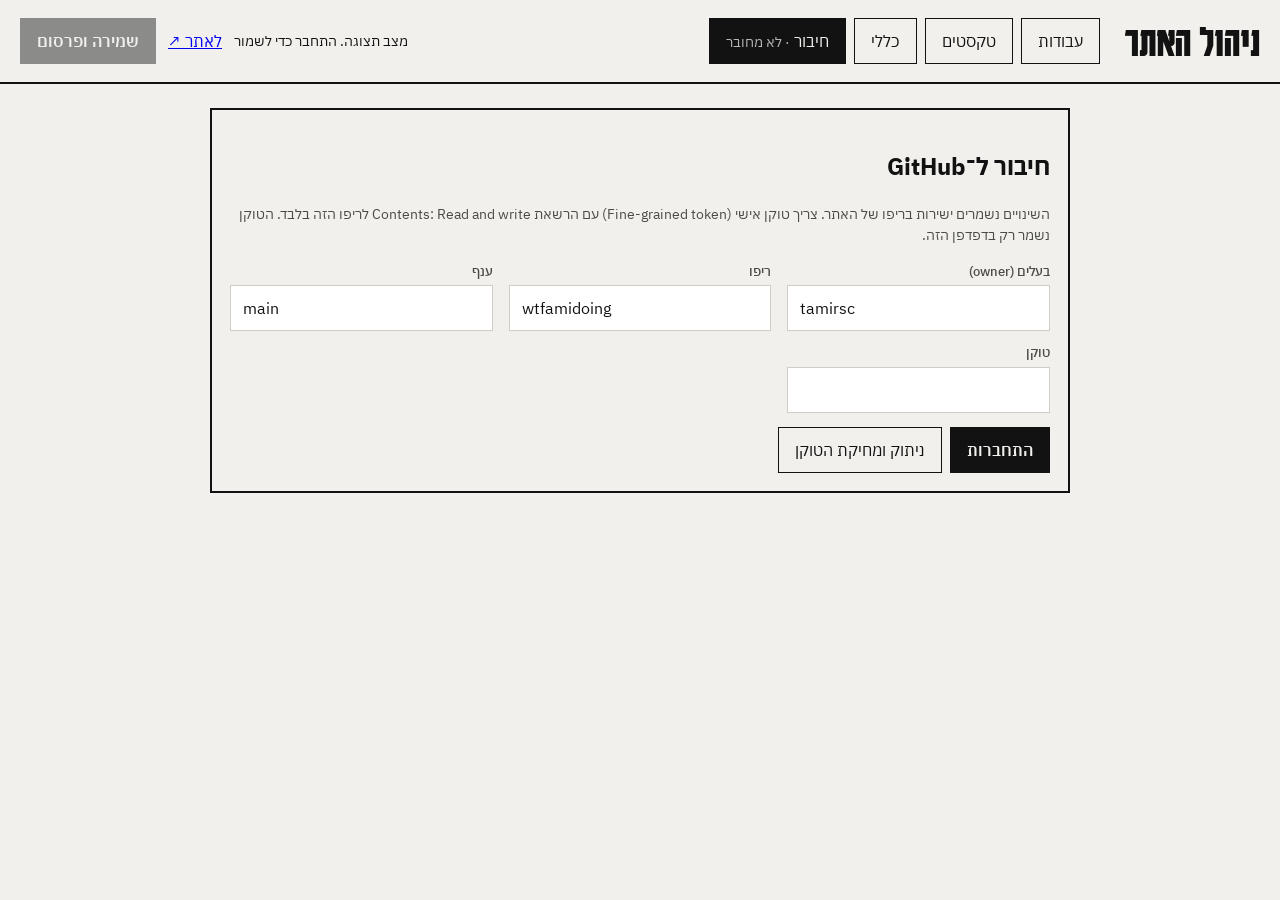
==== commit f0aebbdd: "Admin: build project rows from plain buttons so the tools work in every browser Co-Authored-By: Clau" ====
--- a/admin/index.html
+++ b/admin/index.html
@@ -44,16 +44,13 @@
 .connect summary { margin-bottom: 0; }
 .connect[open] summary { margin-bottom: 12px; }
 #c-state { font-weight: 400; font-size: 14px; opacity: .75; }
-details.card > summary { display: flex; align-items: center; gap: 12px; list-style: none; }
-details.card > summary::-webkit-details-marker { display: none; }
-details.card > summary::before { content: '+'; font-size: 22px; line-height: 1; width: 18px; }
-details.card[open] > summary::before { content: '−'; }
-details.card[open] > summary { margin-bottom: 14px; }
-.connect h2, section h2 { margin: 0 0 12px; font-size: 18px; }
-.drop { display: block; border: 2px dashed var(--ink); padding: 28px; text-align: center; font-weight: 600; font-size: 16px; color: var(--ink); cursor: pointer; margin-bottom: 20px; }
-.drop:hover, .drop.over { background: #e4e2da; }
-.drop input { position: absolute; opacity: 0; width: 1px; height: 1px; }
-.new { color: var(--accent); font-size: 13px; font-weight: 600; }
+.grid[hidden] { display: none; }
+.card.proj:not(.open) .card-head { margin-bottom: 0; }
+.card.proj .card-head { align-items: center; }
+.proj-toggle { display: flex; align-items: center; gap: 12px; flex-wrap: wrap; min-height: 44px; padding: 0; border: 0; background: none; text-align: start; }
+.proj-toggle:hover { background: none; color: var(--accent); }
+.proj-toggle::before { content: '+'; font-size: 22px; line-height: 1; width: 18px; }
+.card.proj.open .proj-toggle::before { content: '−'; }
 @media (max-width: 640px) {
   header { padding: 8px 12px; gap: 6px 10px; }
   h1 { display: none; }
@@ -214,8 +211,8 @@
       $('panel').innerHTML = `<label class="drop" id="drop"><input type="file" id="files" accept="image/*" multiple>הוספת תמונות: לחיצה או גרירה לכאן</label>
         <p class="hint">התמונות מוקטנות אוטומטית (עד 2400 פיקסלים) לפני ההעלאה. ״ברצועות הפתיחה״ קובע אילו 4 עבודות יופיעו בראש דף הבית.</p><p class="hint"><strong>גודל תצוגה:</strong> גדולה = לבד בשורה, ברוחב מלא. בינונית = לבד, כחצי רוחב. קטנה = כשליש רוחב, לצד העבודה שאחריה ברשימה. אוטומטי = גדולה ואחריה זוג, לסירוגין. בנייד הכול ברוחב מלא.</p>` +
         `<div class="card"><h2>פרויקטים</h2><p class="hint">פרויקט הוא קבוצת עבודות עם שם ותיאור. באתר מופיעים כפתורי סינון מעל העבודות. עבודה בלי פרויקט מופיעה רק תחת ״הכול״.</p>` +
-        data.projects.map((p, i) => `<details class="card" data-proj="${esc(p.id)}"${openProjects.has(p.id) ? ' open' : ''}><summary><strong>${esc(p.title.he || p.title.en || 'פרויקט ללא שם')}</strong><span class="hint" style="margin:0">${data.works.filter((w) => w.project === p.id).length} עבודות</span><div class="card-tools"><button class="small" data-act="p-up" data-i="${i}" aria-label="הזזה למעלה">↑</button><button class="small" data-act="p-down" data-i="${i}" aria-label="הזזה למטה">↓</button><button class="small danger" data-act="del-proj" data-i="${i}">מחיקה</button></div></summary>
-          <div class="grid">${field('שם (עברית)', `projects.${i}.title.he`)}${field('Name (English)', `projects.${i}.title.en`, { ltr: 1 })}${field('תיאור (עברית)', `projects.${i}.description.he`, { area: 1 })}${field('Description (English)', `projects.${i}.description.en`, { area: 1, ltr: 1 })}</div></details>`).join('') +
+        data.projects.map((p, i) => `<div class="card proj${openProjects.has(p.id) ? ' open' : ''}"><div class="card-head"><button type="button" class="proj-toggle" data-act="toggle-proj" data-id="${esc(p.id)}" aria-expanded="${openProjects.has(p.id)}"><strong>${esc(p.title.he || p.title.en || 'פרויקט ללא שם')}</strong><span class="hint" style="margin:0">${data.works.filter((w) => w.project === p.id).length} עבודות</span></button><div class="card-tools"><button class="small" data-act="p-up" data-i="${i}" aria-label="הזזה למעלה">↑</button><button class="small" data-act="p-down" data-i="${i}" aria-label="הזזה למטה">↓</button><button class="small danger" data-act="del-proj" data-i="${i}">מחיקה</button></div></div>
+          <div class="grid"${openProjects.has(p.id) ? '' : ' hidden'}>${field('שם (עברית)', `projects.${i}.title.he`)}${field('Name (English)', `projects.${i}.title.en`, { ltr: 1 })}${field('תיאור (עברית)', `projects.${i}.description.he`, { area: 1 })}${field('Description (English)', `projects.${i}.description.en`, { area: 1, ltr: 1 })}</div></div>`).join('') +
         `<button data-act="add-proj">פרויקט חדש</button></div>` +
         data.works.map((w, i) => `<div class="card"><div class="card-head"><img src="${esc(imgUrl(w.thumb || w.src))}" alt="">
           <div>${pending.has(w.src) ? '<span class="new">חדש · טרם פורסם</span>' : ''}<label class="check"><input type="checkbox" data-path="works.${i}.hero"${w.hero ? ' checked' : ''}> ברצועות הפתיחה</label></div>
@@ -251,6 +248,7 @@
   $('panel').addEventListener('click', (e) => {
     const b = e.target.closest('[data-act]'); if (!b) return;
     const i = Number(b.dataset.i), act = b.dataset.act;
+    if (act === 'toggle-proj') { const id = b.dataset.id; if (openProjects.has(id)) openProjects.delete(id); else openProjects.add(id); draw(); return; }
     const move = (arr, d) => { const j = i + d; if (j < 0 || j >= arr.length) return; [arr[i], arr[j]] = [arr[j], arr[i]]; };
     if (act === 'up') move(data.works, -1);
     else if (act === 'down') move(data.works, 1);
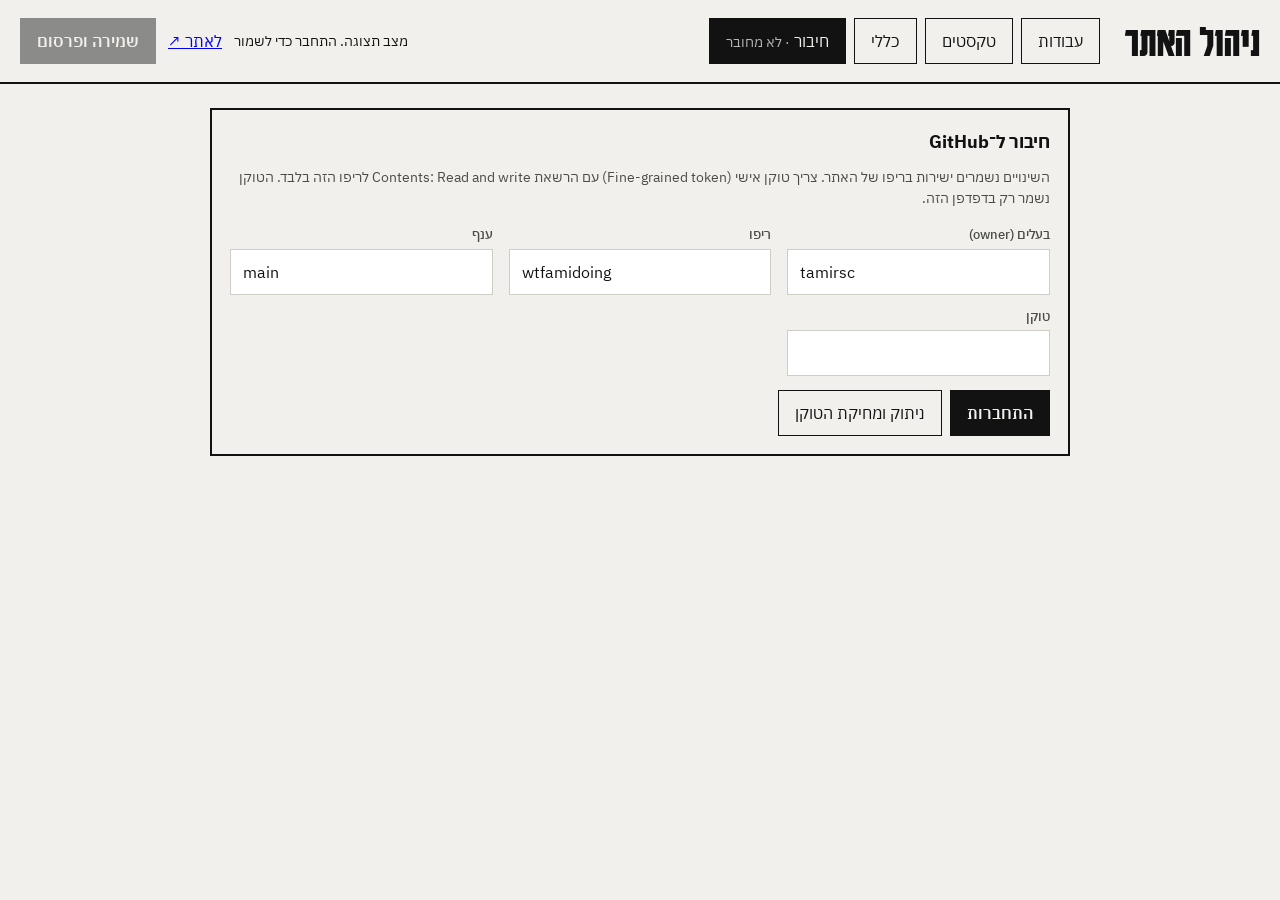
==== commit 7de1d29b: "Admin: restore styles for the upload area and section headings Co-Authored-By: Claude Fable 5.2 <nor" ====
--- a/admin/index.html
+++ b/admin/index.html
@@ -44,7 +44,13 @@
 .connect summary { margin-bottom: 0; }
 .connect[open] summary { margin-bottom: 12px; }
 #c-state { font-weight: 400; font-size: 14px; opacity: .75; }
+.connect h2, section h2 { margin: 0 0 12px; font-size: 18px; }
+.drop { display: block; border: 2px dashed var(--ink); padding: 28px; text-align: center; font-weight: 600; font-size: 16px; color: var(--ink); cursor: pointer; margin-bottom: 20px; }
+.drop:hover, .drop.over { background: #e4e2da; }
+.drop input { position: absolute; opacity: 0; width: 1px; height: 1px; }
+.new { color: var(--accent); font-size: 13px; font-weight: 600; }
 .grid[hidden] { display: none; }
+button.armed { background: var(--accent); border-color: var(--accent); color: #fff; font-weight: 600; }
 .card.proj:not(.open) .card-head { margin-bottom: 0; }
 .card.proj .card-head { align-items: center; }
 .proj-toggle { display: flex; align-items: center; gap: 12px; flex-wrap: wrap; min-height: 44px; padding: 0; border: 0; background: none; text-align: start; }
@@ -130,11 +136,16 @@
     status('מתחבר…');
     try {
       const f = await gh(FILE);
-      if (dirty && !confirm('יש שינויים שלא נשמרו. לטעון מחדש מהריפו ולאבד אותם?')) return;
-      data = JSON.parse(b64decode(f.content)); data.projects ??= []; data.texts ??= []; sha = f.sha; connected = true; dirty = false;
-      pending.clear(); removed.clear();
+      sha = f.sha; connected = true;
       localStorage.setItem(LS, JSON.stringify(cfg));
-      status('מחובר'); $('save').disabled = true; syncBox(false); draw();
+      if (dirty && data) {   // keep edits made before connecting; only the file version is refreshed
+        status('מחובר. יש שינויים שלא נשמרו'); $('save').disabled = false;
+      } else {
+        data = JSON.parse(b64decode(f.content)); data.projects ??= []; data.texts ??= []; dirty = false;
+        pending.clear(); removed.clear();
+        status('מחובר'); $('save').disabled = true;
+      }
+      syncBox(false); draw();
     } catch (e) {
       connected = false; syncBox(true); draw();
       status(e.status === 401 ? 'הטוקן לא תקין או פג תוקף' : e.status === 404 ? 'הריפו או הקובץ לא נמצאו (או שלטוקן אין גישה)' : 'החיבור נכשל: ' + e.message, true);
@@ -199,6 +210,10 @@
       ? `<textarea id="${id}" data-path="${path}"${opts.paras ? ' data-paras="1"' : ''}${dir}>${esc(val)}</textarea>`
       : `<input type="${opts.type || 'text'}" id="${id}" data-path="${path}"${dir} value="${esc(val)}">`) + '</div>';
   };
+  let armed = '';   // delete button waiting for a second click, as 'act:index'
+  const delBtn = (act, i) => armed === act + ':' + i
+    ? `<button class="small danger armed" data-act="${act}" data-i="${i}">לאשר מחיקה</button><button class="small" data-act="cancel-del">ביטול</button>`
+    : `<button class="small danger" data-act="${act}" data-i="${i}">מחיקה</button>`;
   const imgUrl = (p) => previews.get(p) || '../' + p;
 
   function draw() {
@@ -211,12 +226,12 @@
       $('panel').innerHTML = `<label class="drop" id="drop"><input type="file" id="files" accept="image/*" multiple>הוספת תמונות: לחיצה או גרירה לכאן</label>
         <p class="hint">התמונות מוקטנות אוטומטית (עד 2400 פיקסלים) לפני ההעלאה. ״ברצועות הפתיחה״ קובע אילו 4 עבודות יופיעו בראש דף הבית.</p><p class="hint"><strong>גודל תצוגה:</strong> גדולה = לבד בשורה, ברוחב מלא. בינונית = לבד, כחצי רוחב. קטנה = כשליש רוחב, לצד העבודה שאחריה ברשימה. אוטומטי = גדולה ואחריה זוג, לסירוגין. בנייד הכול ברוחב מלא.</p>` +
         `<div class="card"><h2>פרויקטים</h2><p class="hint">פרויקט הוא קבוצת עבודות עם שם ותיאור. באתר מופיעים כפתורי סינון מעל העבודות. עבודה בלי פרויקט מופיעה רק תחת ״הכול״.</p>` +
-        data.projects.map((p, i) => `<div class="card proj${openProjects.has(p.id) ? ' open' : ''}"><div class="card-head"><button type="button" class="proj-toggle" data-act="toggle-proj" data-id="${esc(p.id)}" aria-expanded="${openProjects.has(p.id)}"><strong>${esc(p.title.he || p.title.en || 'פרויקט ללא שם')}</strong><span class="hint" style="margin:0">${data.works.filter((w) => w.project === p.id).length} עבודות</span></button><div class="card-tools"><button class="small" data-act="p-up" data-i="${i}" aria-label="הזזה למעלה">↑</button><button class="small" data-act="p-down" data-i="${i}" aria-label="הזזה למטה">↓</button><button class="small danger" data-act="del-proj" data-i="${i}">מחיקה</button></div></div>
+        data.projects.map((p, i) => `<div class="card proj${openProjects.has(p.id) ? ' open' : ''}"><div class="card-head"><button type="button" class="proj-toggle" data-act="toggle-proj" data-id="${esc(p.id)}" aria-expanded="${openProjects.has(p.id)}"><strong>${esc(p.title.he || p.title.en || 'פרויקט ללא שם')}</strong><span class="hint" style="margin:0">${data.works.filter((w) => w.project === p.id).length} עבודות</span></button><div class="card-tools"><button class="small" data-act="p-up" data-i="${i}" aria-label="הזזה למעלה">↑</button><button class="small" data-act="p-down" data-i="${i}" aria-label="הזזה למטה">↓</button>${delBtn('del-proj', i)}</div></div>
           <div class="grid"${openProjects.has(p.id) ? '' : ' hidden'}>${field('שם (עברית)', `projects.${i}.title.he`)}${field('Name (English)', `projects.${i}.title.en`, { ltr: 1 })}${field('תיאור (עברית)', `projects.${i}.description.he`, { area: 1 })}${field('Description (English)', `projects.${i}.description.en`, { area: 1, ltr: 1 })}</div></div>`).join('') +
         `<button data-act="add-proj">פרויקט חדש</button></div>` +
         data.works.map((w, i) => `<div class="card"><div class="card-head"><img src="${esc(imgUrl(w.thumb || w.src))}" alt="">
           <div>${pending.has(w.src) ? '<span class="new">חדש · טרם פורסם</span>' : ''}<label class="check"><input type="checkbox" data-path="works.${i}.hero"${w.hero ? ' checked' : ''}> ברצועות הפתיחה</label></div>
-          <div class="card-tools"><button class="small" data-act="up" data-i="${i}" aria-label="הזזה למעלה">↑</button><button class="small" data-act="down" data-i="${i}" aria-label="הזזה למטה">↓</button><button class="small danger" data-act="del-work" data-i="${i}">מחיקה</button></div></div>
+          <div class="card-tools"><button class="small" data-act="up" data-i="${i}" aria-label="הזזה למעלה">↑</button><button class="small" data-act="down" data-i="${i}" aria-label="הזזה למטה">↓</button>${delBtn('del-work', i)}</div></div>
           <div class="grid">${field('שם (עברית)', `works.${i}.title.he`)}${field('Title (English)', `works.${i}.title.en`, { ltr: 1 })}${field('טכניקה (עברית)', `works.${i}.medium.he`)}${field('Medium (English)', `works.${i}.medium.en`, { ltr: 1 })}${field('מידות בס״מ, למשל 67×50', `works.${i}.size`, { ltr: 1 })}${field('שנה', `works.${i}.year`, { ltr: 1 })}<div><label for="f-disp-${i}">גודל תצוגה באתר</label><select id="f-disp-${i}" data-path="works.${i}.display">${[['', 'אוטומטי'], ['large', 'גדולה: לבד בשורה'], ['medium', 'בינונית'], ['small', 'קטנה: לצד עבודה נוספת']].map(([v, l]) => `<option value="${v}"${(w.display || '') === v ? ' selected' : ''}>${l}</option>`).join('')}</select></div><div><label for="f-proj-${i}">פרויקט</label><select id="f-proj-${i}" data-path="works.${i}.project"><option value="">ללא פרויקט</option>${data.projects.map((p) => `<option value="${esc(p.id)}"${p.id === w.project ? ' selected' : ''}>${esc(p.title.he || p.title.en || p.id)}</option>`).join('')}</select></div></div></div>`).join('');
       $('files').onchange = (e) => addPhotos(e.target.files);
       const d = $('drop');
@@ -228,7 +243,7 @@
       $('panel').innerHTML = `<p><button class="primary" data-act="add-text">טקסט חדש</button></p><p class="hint">שורה ריקה בין פסקאות. אפשר למלא רק עברית; האנגלית תציג את העברית עד שתתורגם.</p>` +
         (data.texts.length ? '' : '<p class="hint">עדיין אין טקסטים.</p>') +
         data.texts.map((x, i) => `<div class="card"><div class="card-head"><strong>${esc(x.title.he || x.title.en || 'טקסט ללא שם')}</strong>
-          <div class="card-tools"><button class="small" data-act="t-up" data-i="${i}" aria-label="הזזה למעלה">↑</button><button class="small" data-act="t-down" data-i="${i}" aria-label="הזזה למטה">↓</button><button class="small danger" data-act="del-text" data-i="${i}">מחיקה</button></div></div>
+          <div class="card-tools"><button class="small" data-act="t-up" data-i="${i}" aria-label="הזזה למעלה">↑</button><button class="small" data-act="t-down" data-i="${i}" aria-label="הזזה למטה">↓</button>${delBtn('del-text', i)}</div></div>
           <div class="grid">${field('כותרת (עברית)', `texts.${i}.title.he`)}${field('Title (English)', `texts.${i}.title.en`, { ltr: 1 })}${field('תאריך', `texts.${i}.date`, { type: 'date', ltr: 1 })}
           <div><label for="f-img-${i}">תמונה מלווה</label><select id="f-img-${i}" data-path="texts.${i}.image">${opts(x.image)}</select></div></div>
           <div class="grid" style="margin-top:12px">${field('הטקסט (עברית)', `texts.${i}.body.he`, { area: 1 })}${field('Text (English)', `texts.${i}.body.en`, { area: 1, ltr: 1 })}</div></div>`).join('');
@@ -248,6 +263,9 @@
   $('panel').addEventListener('click', (e) => {
     const b = e.target.closest('[data-act]'); if (!b) return;
     const i = Number(b.dataset.i), act = b.dataset.act;
+    if (act === 'cancel-del') { armed = ''; draw(); return; }
+    if (act.startsWith('del-')) { const key = act + ':' + i; if (armed !== key) { armed = key; draw(); return; } }
+    armed = '';
     if (act === 'toggle-proj') { const id = b.dataset.id; if (openProjects.has(id)) openProjects.delete(id); else openProjects.add(id); draw(); return; }
     const move = (arr, d) => { const j = i + d; if (j < 0 || j >= arr.length) return; [arr[i], arr[j]] = [arr[j], arr[i]]; };
     if (act === 'up') move(data.works, -1);
@@ -259,17 +277,14 @@
     else if (act === 'add-proj') { const id = 'p' + Date.now().toString(36); openProjects.add(id); data.projects.push({ id, title: { he: '', en: '' }, description: { he: '', en: '' } }); }
     else if (act === 'del-proj') {
       const p = data.projects[i];
-      if (!confirm(`למחוק את הפרויקט "${p.title.he || p.title.en || ''}"? העבודות עצמן לא יימחקו.`)) return;
       data.works.forEach((w) => { if (w.project === p.id) w.project = ''; });
       data.projects.splice(i, 1);
     }
     else if (act === 'del-work') {
       const w = data.works[i];
-      if (!confirm(`למחוק את "${w.title.he || w.title.en || 'העבודה'}"?`)) return;
       [w.src, w.thumb].filter(Boolean).forEach((p) => { if (pending.has(p)) pending.delete(p); else removed.add(p); });
       data.works.splice(i, 1);
     } else if (act === 'del-text') {
-      if (!confirm('למחוק את הטקסט?')) return;
       data.texts.splice(i, 1);
     } else if (act === 'add-text') {
       data.texts.unshift({ id: 't' + Date.now().toString(36), title: { he: '', en: '' }, date: new Date().toISOString().slice(0, 10), image: '', body: { he: '', en: '' } });
